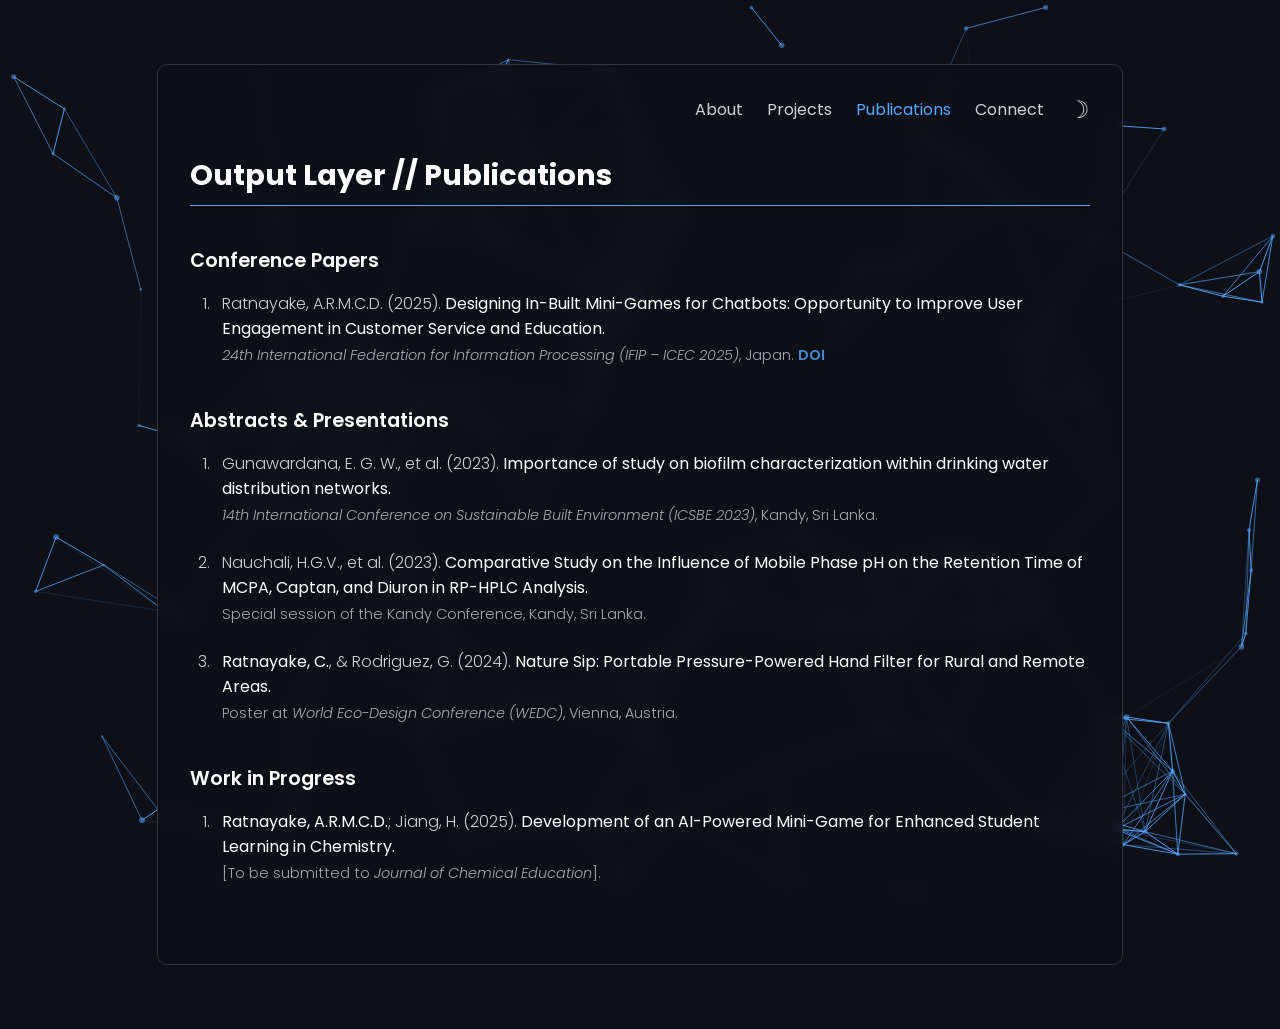
==== publications.html @ 5c3f7876 "Add files via upload" ====
<!DOCTYPE html>
<html lang="en">
<head>
    <meta charset="UTF-8">
    <meta name="viewport" content="width=device-width, initial-scale=1.0">
    <title>Publications | Chathura [Your Last Name]</title>
    <style>
        /* This CSS is identical to index.html to ensure consistent styling */
        @import url('https://fonts.googleapis.com/css2?family=Poppins:wght@300;400;600&display=swap');
        :root {
            --bg: #0d1117; --text-primary: #c9d1d9; --text-secondary: #fff; --accent: #58a6ff; --border: #30363d; --wrapper-bg: rgba(13, 17, 23, 0.85);
        }
        body.light-mode {
            --bg: #f0f2f5; --text-primary: #212529; --text-secondary: #000; --accent: #007bff; --border: #dee2e6; --wrapper-bg: rgba(255, 255, 255, 0.8);
        }
        html { scroll-behavior: smooth; }
        body { font-family: 'Poppins', sans-serif; background-color: var(--bg); color: var(--text-primary); margin: 0; padding: 0; overflow-x: hidden; transition: background-color 0.3s, color 0.3s; }
        #particle-canvas { position: fixed; top: 0; left: 0; width: 100%; height: 100%; z-index: -1; }
        .content-wrapper { position: relative; z-index: 1; max-width: 900px; margin: 4rem auto; padding: 2rem; background: var(--wrapper-bg); border: 1px solid var(--border); border-radius: 10px; backdrop-filter: blur(8px); -webkit-backdrop-filter: blur(8px); transition: background-color 0.3s, border-color 0.3s; }
        .main-nav { display: flex; justify-content: flex-end; align-items: center; gap: 1.5rem; margin-bottom: 2rem; }
        .main-nav a { font-weight: 400; font-size: 1rem; color: var(--text-primary); transition: color 0.3s; text-decoration: none; }
        .main-nav a:hover, .main-nav a.active { color: var(--accent); }
        #theme-toggle { background: none; border: none; color: var(--text-primary); cursor: pointer; font-size: 1.5rem; padding: 0; line-height: 1; transition: transform 0.3s, color 0.3s; }
        #theme-toggle:hover { color: var(--accent); transform: rotate(15deg); }
        .section { margin-bottom: 3rem; }
        .section-title { font-size: 1.8rem; color: var(--text-secondary); border-bottom: 1px solid var(--accent); padding-bottom: 0.5rem; margin-bottom: 1.5rem; transition: color 0.3s, border-color 0.3s; }
        .publications-list h3 { font-size: 1.2rem; color: var(--text-secondary); margin-top: 2.5rem; margin-bottom: 1rem; font-weight: 600; }
        .publications-list ol { list-style-type: decimal; padding-left: 1.5rem; }
        .publications-list li { margin-bottom: 1.5rem; padding-left: 0.5rem; font-weight: 300; }
        .publications-list li strong { color: var(--text-secondary); font-weight: 400; }
        .publication-meta { display: block; font-size: 0.9rem; margin-top: 0.25rem; opacity: 0.8; }
        a { color: var(--accent); text-decoration: none; font-weight: 600; }
        a:hover { text-decoration: underline; }
    </style>
</head>
<body>
    <canvas id="particle-canvas"></canvas>
    <div class="content-wrapper">
        <nav class="main-nav">
            <a href="index.html#bio">About</a>
            <a href="index.html#projects">Projects</a>
            <a href="publications.html" class="active">Publications</a>
            <a href="index.html#contact">Connect</a>
            <button id="theme-toggle" title="Toggle Theme">&#9789;</button>
        </nav>
        <main>
            <section class="section" id="publications">
                <h2 class="section-title">Output Layer // Publications</h2>
                <div class="publications-list">
                    <h3>Conference Papers</h3>
                    <ol>
                        <li>Ratnayake, A.R.M.C.D. (2025). <strong>Designing In-Built Mini-Games for Chatbots: Opportunity to Improve User Engagement in Customer Service and Education.</strong><span class="publication-meta"><em>24th International Federation for Information Processing (IFIP – ICEC 2025)</em>, Japan. <a href="https://doi.org/10.1007/978-3-032-02534-0_10" target="_blank">DOI</a></span></li>
                    </ol>
                    <h3>Abstracts & Presentations</h3>
                    <ol>
                        <li>Gunawardana, E. G. W., et al. (2023). <strong>Importance of study on biofilm characterization within drinking water distribution networks.</strong><span class="publication-meta"><em>14th International Conference on Sustainable Built Environment (ICSBE 2023)</em>, Kandy, Sri Lanka.</span></li>
                        <li>Nauchali, H.G.V., et al. (2023). <strong>Comparative Study on the Influence of Mobile Phase pH on the Retention Time of MCPA, Captan, and Diuron in RP-HPLC Analysis.</strong><span class="publication-meta">Special session of the Kandy Conference, Kandy, Sri Lanka.</span></li>
                        <li><strong>Ratnayake, C.</strong>, & Rodriguez, G. (2024). <strong>Nature Sip: Portable Pressure-Powered Hand Filter for Rural and Remote Areas.</strong><span class="publication-meta">Poster at <em>World Eco-Design Conference (WEDC)</em>, Vienna, Austria.</span></li>
                    </ol>
                    <h3>Work in Progress</h3>
                    <ol>
                        <li><strong>Ratnayake, A.R.M.C.D.</strong>; Jiang, H. (2025). <strong>Development of an AI-Powered Mini-Game for Enhanced Student Learning in Chemistry.</strong><span class="publication-meta">[To be submitted to <em>Journal of Chemical Education</em>].</span></li>
                    </ol>
                </div>
            </section>
        </main>
    </div>
    <script> /* Identical JS script from previous version */ const themeToggle=document.getElementById("theme-toggle"),body=document.body;themeToggle.addEventListener("click",(()=>{body.classList.toggle("light-mode"),updateTheme()}));function updateTheme(){const e=body.classList.contains("light-mode");localStorage.setItem("theme",e?"light":"dark"),themeToggle.innerHTML=e?"&#9728;":"&#9789;",themeToggle.title=e?"Switch to Dark Mode":"Switch to Light Mode"}document.addEventListener("DOMContentLoaded",(()=>{const e=localStorage.getItem("theme");"light"===e&&body.classList.add("light-mode"),updateTheme()}));const canvas=document.getElementById("particle-canvas"),ctx=canvas.getContext("2d");canvas.width=window.innerWidth,canvas.height=window.innerHeight;let particlesArray;class Particle{constructor(e,t,o,i,s){this.x=e,this.y=t,this.directionX=o,this.directionY=i,this.size=s}draw(){ctx.beginPath(),ctx.arc(this.x,this.y,this.size,0,2*Math.PI,!1),ctx.fillStyle=body.classList.contains("light-mode")?"rgba(0, 123, 255, 0.5)":"rgba(88, 166, 255, 0.5)",ctx.fill()}update(){this.x>canvas.width||this.x<0?this.directionX=-this.directionX:void 0,this.y>canvas.height||this.y<0?this.directionY=-this.directionY:void 0,this.x+=this.directionX,this.y+=this.directionY,this.draw()}}function init(){particlesArray=[];let e=(canvas.height*canvas.width)/9e3;for(let t=0;t<e;t++){let e=1+2*Math.random(),o=Math.random()*(innerWidth-4*e)+2*e,i=Math.random()*(innerHeight-4*e)+2*e,s=.4*Math.random()-.2,a=.4*Math.random()-.2;particlesArray.push(new Particle(o,i,s,a,e))}}function connect(){let e=1;for(let t=0;t<particlesArray.length;t++)for(let o=t;o<particlesArray.length;o++){let i=(particlesArray[t].x-particlesArray[o].x)*(particlesArray[t].x-particlesArray[o].x)+(particlesArray[t].y-particlesArray[o].y)*(particlesArray[t].y-particlesArray[o].y);i<canvas.width/7*(canvas.height/7)&&(e=1-i/2e4,ctx.strokeStyle=body.classList.contains("light-mode")?"rgba(0, 123, 255,"+e+")":"rgba(88, 166, 255,"+e+")",ctx.lineWidth=1,ctx.beginPath(),ctx.moveTo(particlesArray[t].x,particlesArray[t].y),ctx.lineTo(particlesArray[o].x,particlesArray[o].y),ctx.stroke())}}function animate(){requestAnimationFrame(animate),ctx.clearRect(0,0,innerWidth,innerHeight);for(let e=0;e<particlesArray.length;e++)particlesArray[e].update();connect()}window.addEventListener("resize",(function(){canvas.width=innerWidth,canvas.height=innerHeight,init()})),init(),animate();</script>
</body>
</html>
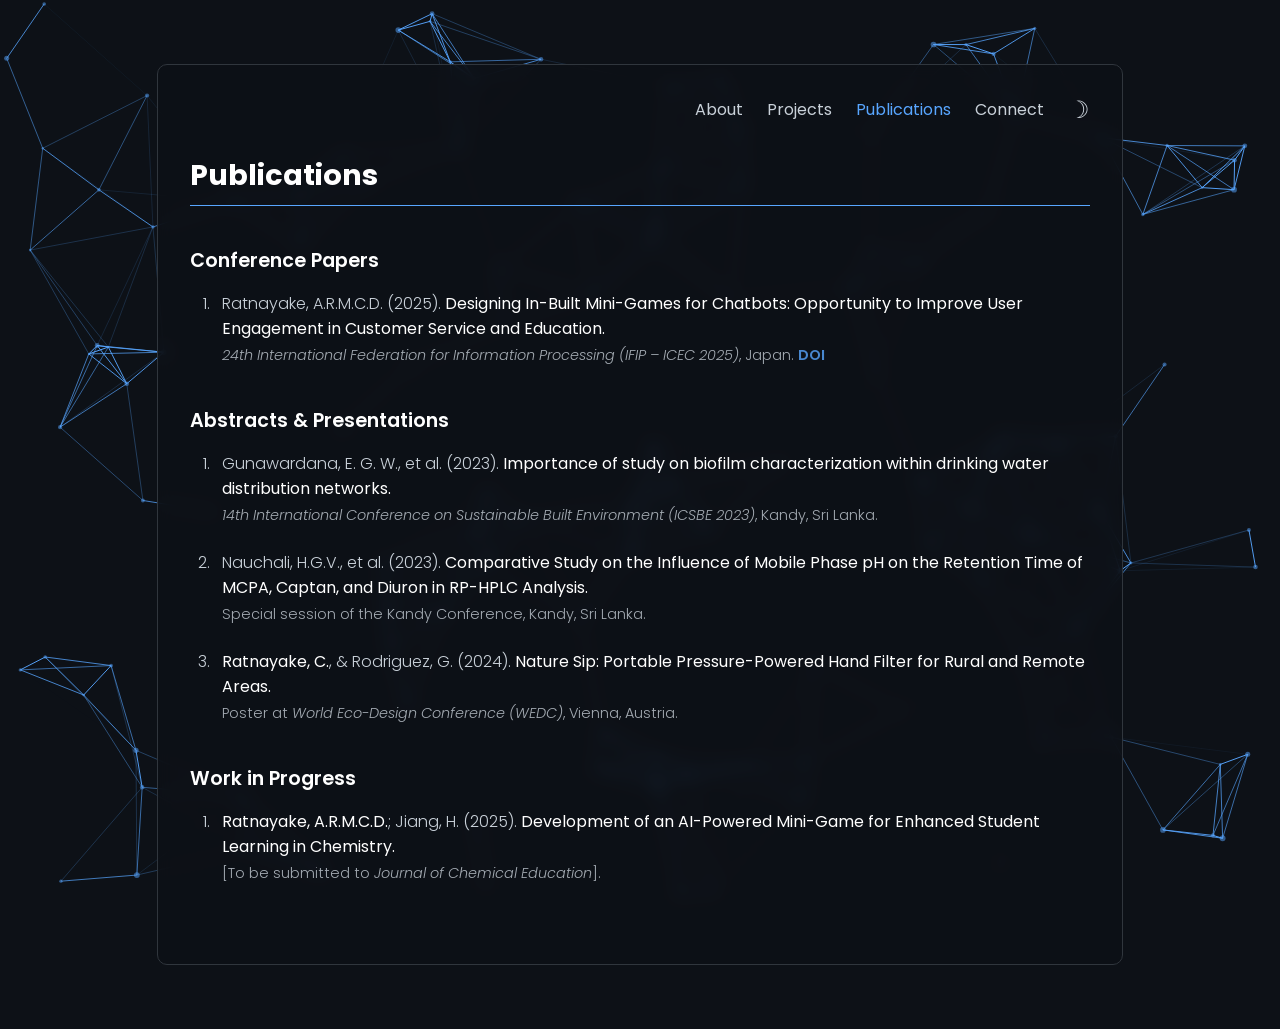
==== commit 1dd89f1b: "Update publications.html" ====
--- a/publications.html
+++ b/publications.html
@@ -45,7 +45,7 @@
         </nav>
         <main>
             <section class="section" id="publications">
-                <h2 class="section-title">Output Layer // Publications</h2>
+                <h2 class="section-title">Publications</h2>
                 <div class="publications-list">
                     <h3>Conference Papers</h3>
                     <ol>
@@ -67,4 +67,4 @@
     </div>
     <script> /* Identical JS script from previous version */ const themeToggle=document.getElementById("theme-toggle"),body=document.body;themeToggle.addEventListener("click",(()=>{body.classList.toggle("light-mode"),updateTheme()}));function updateTheme(){const e=body.classList.contains("light-mode");localStorage.setItem("theme",e?"light":"dark"),themeToggle.innerHTML=e?"&#9728;":"&#9789;",themeToggle.title=e?"Switch to Dark Mode":"Switch to Light Mode"}document.addEventListener("DOMContentLoaded",(()=>{const e=localStorage.getItem("theme");"light"===e&&body.classList.add("light-mode"),updateTheme()}));const canvas=document.getElementById("particle-canvas"),ctx=canvas.getContext("2d");canvas.width=window.innerWidth,canvas.height=window.innerHeight;let particlesArray;class Particle{constructor(e,t,o,i,s){this.x=e,this.y=t,this.directionX=o,this.directionY=i,this.size=s}draw(){ctx.beginPath(),ctx.arc(this.x,this.y,this.size,0,2*Math.PI,!1),ctx.fillStyle=body.classList.contains("light-mode")?"rgba(0, 123, 255, 0.5)":"rgba(88, 166, 255, 0.5)",ctx.fill()}update(){this.x>canvas.width||this.x<0?this.directionX=-this.directionX:void 0,this.y>canvas.height||this.y<0?this.directionY=-this.directionY:void 0,this.x+=this.directionX,this.y+=this.directionY,this.draw()}}function init(){particlesArray=[];let e=(canvas.height*canvas.width)/9e3;for(let t=0;t<e;t++){let e=1+2*Math.random(),o=Math.random()*(innerWidth-4*e)+2*e,i=Math.random()*(innerHeight-4*e)+2*e,s=.4*Math.random()-.2,a=.4*Math.random()-.2;particlesArray.push(new Particle(o,i,s,a,e))}}function connect(){let e=1;for(let t=0;t<particlesArray.length;t++)for(let o=t;o<particlesArray.length;o++){let i=(particlesArray[t].x-particlesArray[o].x)*(particlesArray[t].x-particlesArray[o].x)+(particlesArray[t].y-particlesArray[o].y)*(particlesArray[t].y-particlesArray[o].y);i<canvas.width/7*(canvas.height/7)&&(e=1-i/2e4,ctx.strokeStyle=body.classList.contains("light-mode")?"rgba(0, 123, 255,"+e+")":"rgba(88, 166, 255,"+e+")",ctx.lineWidth=1,ctx.beginPath(),ctx.moveTo(particlesArray[t].x,particlesArray[t].y),ctx.lineTo(particlesArray[o].x,particlesArray[o].y),ctx.stroke())}}function animate(){requestAnimationFrame(animate),ctx.clearRect(0,0,innerWidth,innerHeight);for(let e=0;e<particlesArray.length;e++)particlesArray[e].update();connect()}window.addEventListener("resize",(function(){canvas.width=innerWidth,canvas.height=innerHeight,init()})),init(),animate();</script>
 </body>
-</html>+</html>
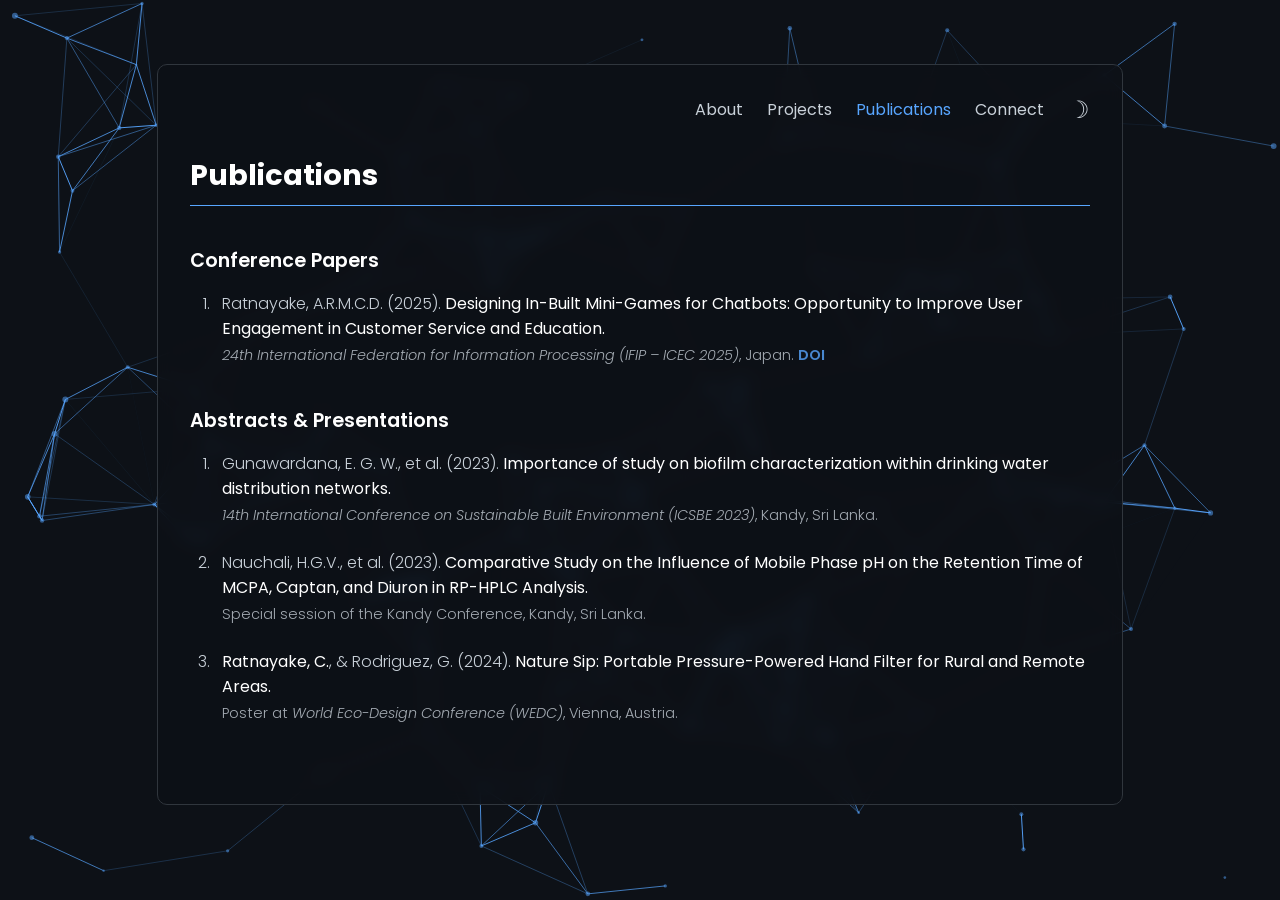
==== commit 84829261: "Update publications.html" ====
--- a/publications.html
+++ b/publications.html
@@ -57,10 +57,6 @@
                         <li>Nauchali, H.G.V., et al. (2023). <strong>Comparative Study on the Influence of Mobile Phase pH on the Retention Time of MCPA, Captan, and Diuron in RP-HPLC Analysis.</strong><span class="publication-meta">Special session of the Kandy Conference, Kandy, Sri Lanka.</span></li>
                         <li><strong>Ratnayake, C.</strong>, & Rodriguez, G. (2024). <strong>Nature Sip: Portable Pressure-Powered Hand Filter for Rural and Remote Areas.</strong><span class="publication-meta">Poster at <em>World Eco-Design Conference (WEDC)</em>, Vienna, Austria.</span></li>
                     </ol>
-                    <h3>Work in Progress</h3>
-                    <ol>
-                        <li><strong>Ratnayake, A.R.M.C.D.</strong>; Jiang, H. (2025). <strong>Development of an AI-Powered Mini-Game for Enhanced Student Learning in Chemistry.</strong><span class="publication-meta">[To be submitted to <em>Journal of Chemical Education</em>].</span></li>
-                    </ol>
                 </div>
             </section>
         </main>
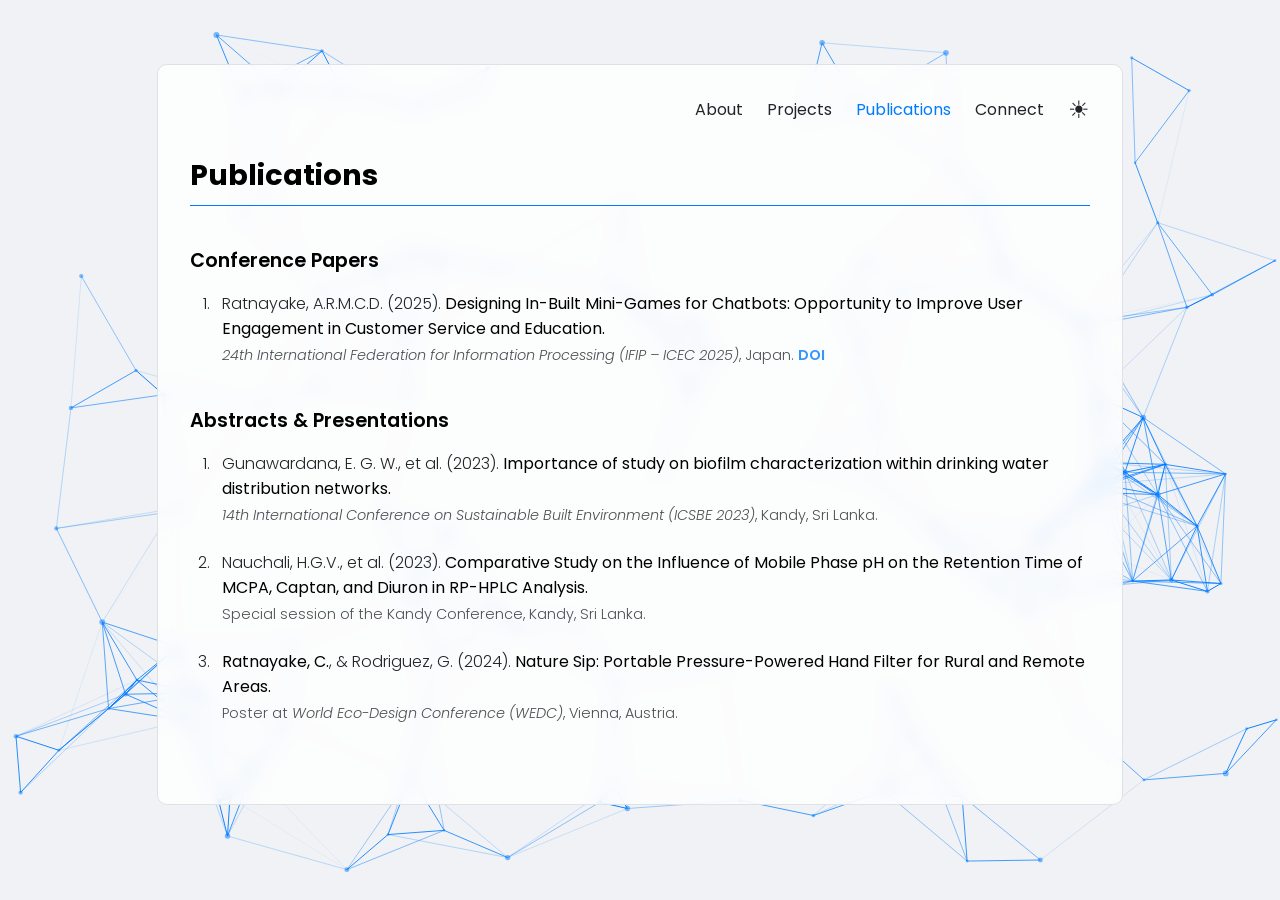
==== commit 3939ff89: "Update publications.html" ====
--- a/publications.html
+++ b/publications.html
@@ -33,7 +33,7 @@
         a:hover { text-decoration: underline; }
     </style>
 </head>
-<body>
+<body class="light-mode">
     <canvas id="particle-canvas"></canvas>
     <div class="content-wrapper">
         <nav class="main-nav">
@@ -41,7 +41,7 @@
             <a href="index.html#projects">Projects</a>
             <a href="publications.html" class="active">Publications</a>
             <a href="index.html#contact">Connect</a>
-            <button id="theme-toggle" title="Toggle Theme">&#9789;</button>
+            <button id="theme-toggle" title="Switch to Dark Mode">&#9728;</button>
         </nav>
         <main>
             <section class="section" id="publications">
@@ -61,6 +61,6 @@
             </section>
         </main>
     </div>
-    <script> /* Identical JS script from previous version */ const themeToggle=document.getElementById("theme-toggle"),body=document.body;themeToggle.addEventListener("click",(()=>{body.classList.toggle("light-mode"),updateTheme()}));function updateTheme(){const e=body.classList.contains("light-mode");localStorage.setItem("theme",e?"light":"dark"),themeToggle.innerHTML=e?"&#9728;":"&#9789;",themeToggle.title=e?"Switch to Dark Mode":"Switch to Light Mode"}document.addEventListener("DOMContentLoaded",(()=>{const e=localStorage.getItem("theme");"light"===e&&body.classList.add("light-mode"),updateTheme()}));const canvas=document.getElementById("particle-canvas"),ctx=canvas.getContext("2d");canvas.width=window.innerWidth,canvas.height=window.innerHeight;let particlesArray;class Particle{constructor(e,t,o,i,s){this.x=e,this.y=t,this.directionX=o,this.directionY=i,this.size=s}draw(){ctx.beginPath(),ctx.arc(this.x,this.y,this.size,0,2*Math.PI,!1),ctx.fillStyle=body.classList.contains("light-mode")?"rgba(0, 123, 255, 0.5)":"rgba(88, 166, 255, 0.5)",ctx.fill()}update(){this.x>canvas.width||this.x<0?this.directionX=-this.directionX:void 0,this.y>canvas.height||this.y<0?this.directionY=-this.directionY:void 0,this.x+=this.directionX,this.y+=this.directionY,this.draw()}}function init(){particlesArray=[];let e=(canvas.height*canvas.width)/9e3;for(let t=0;t<e;t++){let e=1+2*Math.random(),o=Math.random()*(innerWidth-4*e)+2*e,i=Math.random()*(innerHeight-4*e)+2*e,s=.4*Math.random()-.2,a=.4*Math.random()-.2;particlesArray.push(new Particle(o,i,s,a,e))}}function connect(){let e=1;for(let t=0;t<particlesArray.length;t++)for(let o=t;o<particlesArray.length;o++){let i=(particlesArray[t].x-particlesArray[o].x)*(particlesArray[t].x-particlesArray[o].x)+(particlesArray[t].y-particlesArray[o].y)*(particlesArray[t].y-particlesArray[o].y);i<canvas.width/7*(canvas.height/7)&&(e=1-i/2e4,ctx.strokeStyle=body.classList.contains("light-mode")?"rgba(0, 123, 255,"+e+")":"rgba(88, 166, 255,"+e+")",ctx.lineWidth=1,ctx.beginPath(),ctx.moveTo(particlesArray[t].x,particlesArray[t].y),ctx.lineTo(particlesArray[o].x,particlesArray[o].y),ctx.stroke())}}function animate(){requestAnimationFrame(animate),ctx.clearRect(0,0,innerWidth,innerHeight);for(let e=0;e<particlesArray.length;e++)particlesArray[e].update();connect()}window.addEventListener("resize",(function(){canvas.width=innerWidth,canvas.height=innerHeight,init()})),init(),animate();</script>
+    <script> /* Identical JS script from previous version */ const themeToggle=document.getElementById("theme-toggle"),body=document.body;themeToggle.addEventListener("click",(()=>{body.classList.toggle("light-mode"),updateTheme()}));function updateTheme(){const e=body.classList.contains("light-mode");localStorage.setItem("theme",e?"light":"dark"),themeToggle.innerHTML=e?"&#9728;":"&#9789;",themeToggle.title=e?"Switch to Dark Mode":"Switch to Light Mode"}document.addEventListener("DOMContentLoaded",(()=>{const e=localStorage.getItem("theme");"dark"!==e&&body.classList.add("light-mode"),updateTheme()}));const canvas=document.getElementById("particle-canvas"),ctx=canvas.getContext("2d");canvas.width=window.innerWidth,canvas.height=window.innerHeight;let particlesArray;class Particle{constructor(e,t,o,i,s){this.x=e,this.y=t,this.directionX=o,this.directionY=i,this.size=s}draw(){ctx.beginPath(),ctx.arc(this.x,this.y,this.size,0,2*Math.PI,!1),ctx.fillStyle=body.classList.contains("light-mode")?"rgba(0, 123, 255, 0.5)":"rgba(88, 166, 255, 0.5)",ctx.fill()}update(){this.x>canvas.width||this.x<0?this.directionX=-this.directionX:void 0,this.y>canvas.height||this.y<0?this.directionY=-this.directionY:void 0,this.x+=this.directionX,this.y+=this.directionY,this.draw()}}function init(){particlesArray=[];let e=(canvas.height*canvas.width)/9e3;for(let t=0;t<e;t++){let e=1+2*Math.random(),o=Math.random()*(innerWidth-4*e)+2*e,i=Math.random()*(innerHeight-4*e)+2*e,s=.4*Math.random()-.2,a=.4*Math.random()-.2;particlesArray.push(new Particle(o,i,s,a,e))}}function connect(){let e=1;for(let t=0;t<particlesArray.length;t++)for(let o=t;o<particlesArray.length;o++){let i=(particlesArray[t].x-particlesArray[o].x)*(particlesArray[t].x-particlesArray[o].x)+(particlesArray[t].y-particlesArray[o].y)*(particlesArray[t].y-particlesArray[o].y);i<canvas.width/7*(canvas.height/7)&&(e=1-i/2e4,ctx.strokeStyle=body.classList.contains("light-mode")?"rgba(0, 123, 255,"+e+")":"rgba(88, 166, 255,"+e+")",ctx.lineWidth=1,ctx.beginPath(),ctx.moveTo(particlesArray[t].x,particlesArray[t].y),ctx.lineTo(particlesArray[o].x,particlesArray[o].y),ctx.stroke())}}function animate(){requestAnimationFrame(animate),ctx.clearRect(0,0,innerWidth,innerHeight);for(let e=0;e<particlesArray.length;e++)particlesArray[e].update();connect()}window.addEventListener("resize",(function(){canvas.width=innerWidth,canvas.height=innerHeight,init()})),init(),animate();</script>
 </body>
 </html>
